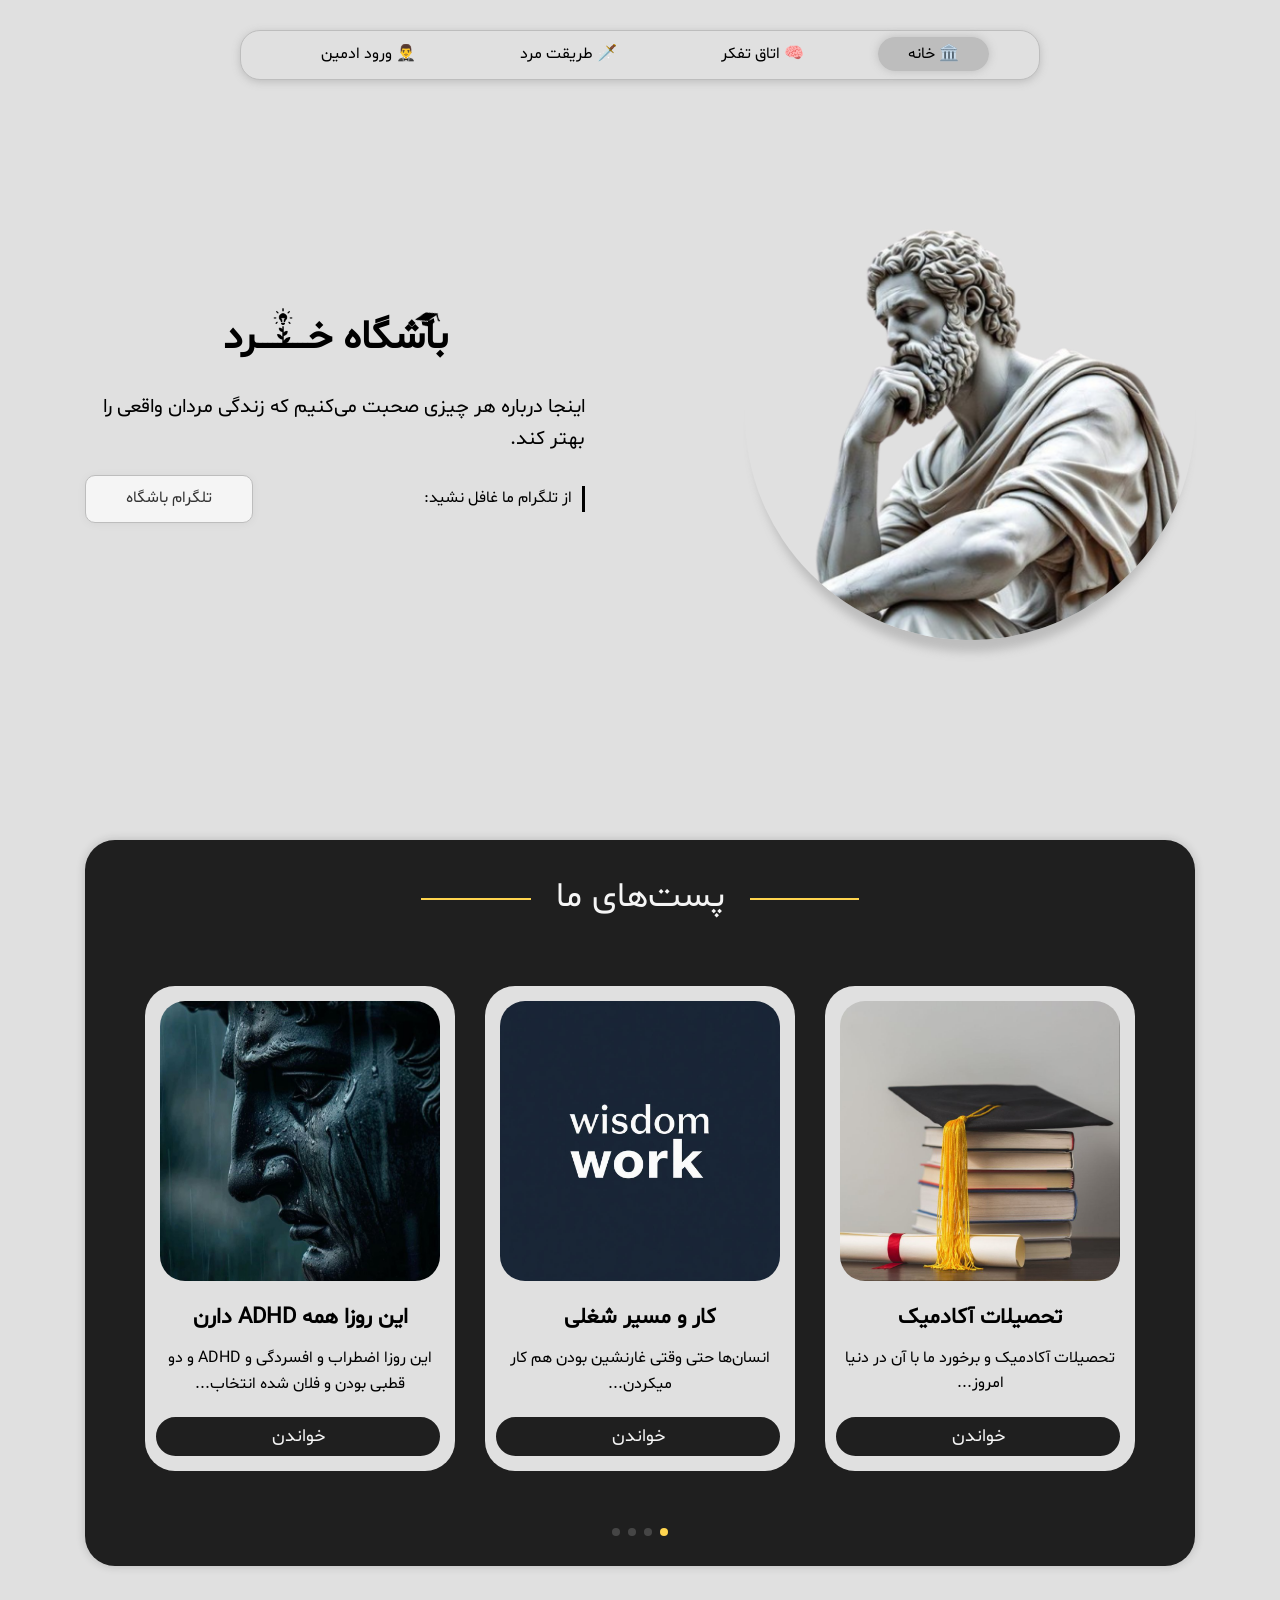
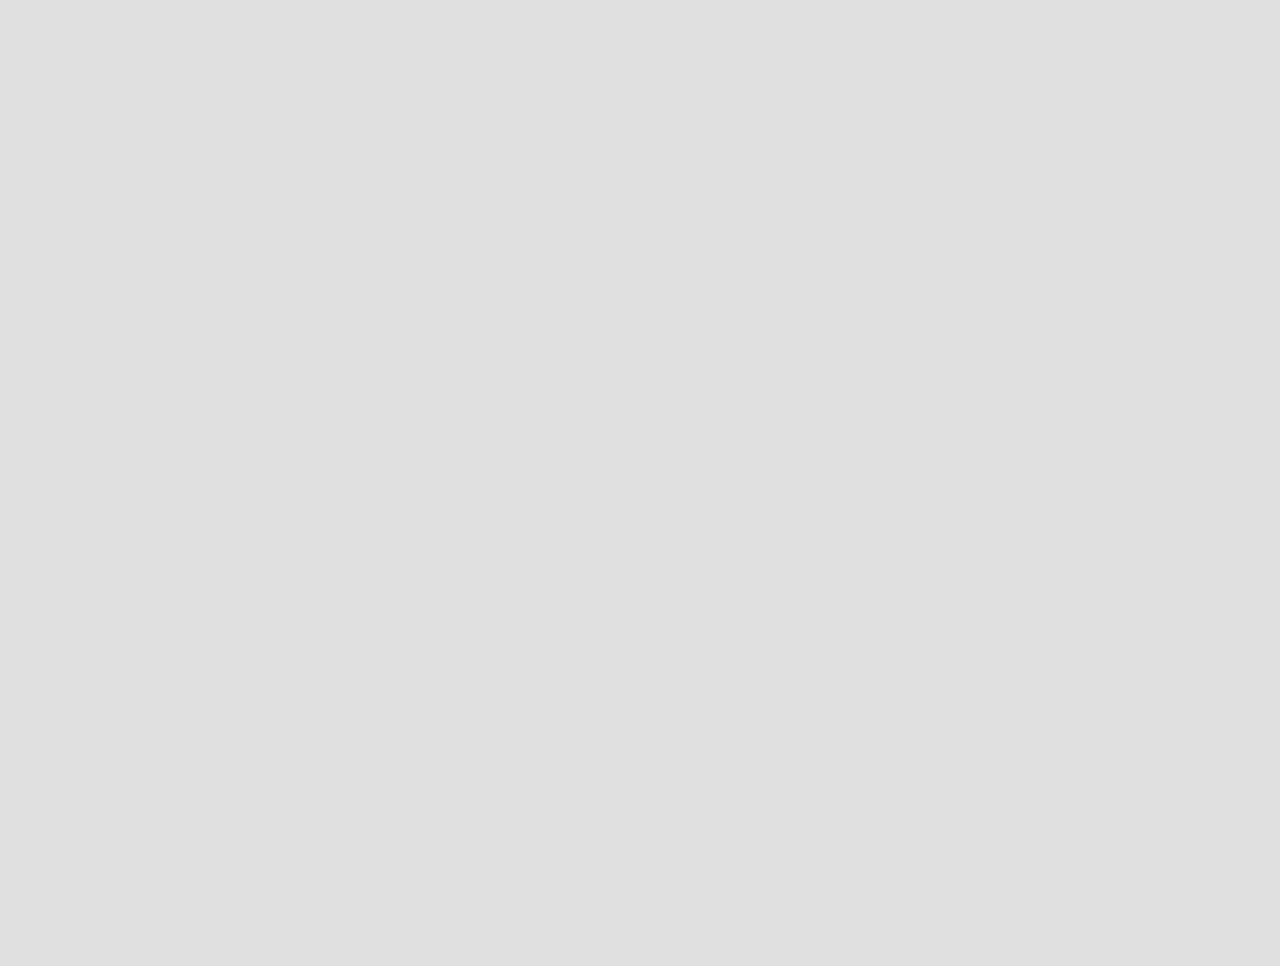
==== index.html @ b2b1f204 "first commit" ====
<html lang="fa" dir="rtl">
  <head>
    <meta charset="UTF-8" />
    <meta name="viewport" content="width=device-width, initial-scale=1.0" />
    <title>Wisdom Club | باشگاه خرد</title>
    <link rel="stylesheet" href="./main/styles/main-style.css" />
    <link rel="stylesheet" href="./main/styles/main-responsive.css" />
    <link rel="stylesheet" href="./main/styles/swiper-bundle.min.css" />
    <link rel="icon" href="/common/images/favicon-32x32.png" />
  </head>

  <body>
    <header class="header">
      <div class="container">
        <div class="nav-wrapper">
          <nav class="nav">
            <ul class="nav-menu">
              <li class="nav-menu__item">
                <a href="#" class="nav-menu__link nav-menu__link---active"
                  >🏛️ خانه</a
                >
              </li>
              <li class="nav-menu__item">
                <a href="#" class="nav-menu__link">🧠 اتاق تفکر</a>
              </li>
              <li class="nav-menu__item">
                <a href="#" class="nav-menu__link">🗡️ طریقت مرد</a>
              </li>
              <li class="nav-menu__item">
                <a href="./admin/login.html" class="nav-menu__link">🤵‍♂ ورود ادمین</a>
              </li>
            </ul>
            <div class="nav__btn">
              <span class="nav__btn-line"></span>
            </div>
          </nav>
        </div>
      </div>
    </header>

    <main>
      <section class="hero">
        <div class="container">
          <div class="hero__wrapper">
            <div class="hero__banner">
              <img
                src="./main/images/Header-image.jpg"
                alt="hero__img"
                class="hero__img"
              />
            </div>
            <div class="hero__content">
              <h1 class="hero__title">باشگاه خــــــــــرد</h1>
              <p class="hero__caption">
                اینجا درباره هر چیزی صحبت می‌کنیم که زندگی مردان واقعی را بهتر
                کند.
              </p>
              <div class="hero__tg">
                <p class="hero__tg-text">از تلگرام ما غافل نشید:</p>
                <a href="#" class="primary-btn hero__tg-btn" target="_blank">
                  تلگرام باشگاه
                </a>
              </div>
            </div>
          </div>
        </div>
      </section>

      <section class="posts">
        <div class="container">
          <div class="posts__container">
            <h2 class="posts__title">پست‌های ما</h2>
            <div class="swiper">
              <div class="swiper-wrapper">
                <div class="swiper-slide">
                  <div class="post">
                    <div class="post__banner">
                      <img src="./main/images/education.jpg" alt="تحصیلات" />
                    </div>
                    <h3 class="post__title">تحصیلات آکادمیک</h3>
                    <p class="post__decription">
                      تحصیلات آکادمیک و برخورد ما با آن در دنیا امروز...
                    </p>
                    <button class="post__btn">خواندن</button>
                  </div>
                </div>
                <div class="swiper-slide">
                  <div class="post">
                    <div class="post__banner">
                      <img src="./main/images/wisdom-work.jpg" alt="شغل" />
                    </div>
                    <h3 class="post__title">کار و مسیر شغلی</h3>
                    <p class="post__decription">
                      انسان‌ها حتی وقتی غارنشین بودن هم کار میکردن...
                    </p>
                    <button class="post__btn">خواندن</button>
                  </div>
                </div>
                <div class="swiper-slide">
                  <div class="post">
                    <div class="post__banner">
                      <img src="./main/images/ADHD.jpg" alt="ADHD" />
                    </div>
                    <h3 class="post__title">این روزا همه ADHD دارن</h3>
                    <p class="post__decription">
                      این روزا اضطراب و افسردگی و ADHD و دو قطبی بودن و فلان شده
                      انتخاب...
                    </p>
                    <button class="post__btn">خواندن</button>
                  </div>
                </div>
                <div class="swiper-slide">
                  <div class="post">
                    <div class="post__banner">
                      <img src="./main/images/war.jpg" alt="جنگ" />
                    </div>
                    <h3 class="post__title">جنگ در ذات مرده</h3>
                    <p class="post__decription">
                      همه میگن برو رشته رزمی یاد بگیر بتونی از خودت دفاع کنی
                      اما...
                    </p>
                    <button class="post__btn">خواندن</button>
                  </div>
                </div>
                <div class="swiper-slide">
                  <div class="post">
                    <div class="post__banner">
                      <img src="./main/images/discipline.jpg" alt="دیسیپلین" />
                    </div>
                    <h3 class="post__title">دیسیپلین شاه‌کلیده</h3>
                    <p class="post__decription">
                      دیسیپلین انگیزه نیست، اراده هم نیست، اینا تموم میشن اما
                      دیسیپلین...
                    </p>
                    <button class="post__btn">خواندن</button>
                  </div>
                </div>
                <div class="swiper-slide">
                  <div class="post">
                    <div class="post__banner">
                      <img src="./main/images/bitcoin.jpg" alt="بیتکوین" />
                    </div>
                    <h3 class="post__title">بیت‌کوین شده 120k</h3>
                    <p class="post__decription">
                      دوباره آدما حس میگنن جا موندن، کلی پول میارن تو ترید و
                      دوباره...
                    </p>
                    <button class="post__btn">خواندن</button>
                  </div>
                </div>
              </div>
              <div class="swiper-pagination"></div>
            </div>
          </div>
        </div>
      </section>
    </main>

    <a id="panel">
      پـــــــــــنل
      <span>ادمین</span>
    </a>

    <div id="root"></div>
    <script type="module" src="/src/main.jsx"></script>
    <script src="/main/js/main.js"></script>
    <script src="/main/js/swiper-bundle.min.js"></script>
    <script type="text/javascript">
      const swiper = new Swiper(".swiper", {
        spaceBetween: 30,
        breakpoints: {
          768: {
            slidesPerView: 2,
          },
          992: {
            slidesPerView: 3,
          },
        },
        pagination: {
          el: ".swiper-pagination",
        },
      });
    </script>
  </body>
</html>
---- main/styles/main-style.css ----
@import url(/common/styles/style.css);

/* ============
    Slider
============*/

.swiper-wrapper {
    height: 55rem !important;
}

.swiper-pagination {
    bottom: 0 !important;
}

.swiper-pagination-bullet {
    background-color: #E0E0E0 !important;
}

.swiper-pagination-bullet-active {
    background-color: #ffd54f !important;
}


/* ============
    Header
============*/

.header {
    padding: 3rem 0;
}

/* Navigation */
.nav-wrapper {
    display: flex;
    justify-content: center;
    max-width: 100%;
    height: 5rem;
}

.nav {
    position: fixed;
    display: flex;
    align-items: center;
    justify-content: center;
    z-index: 100;
    width: 100%;
}

.nav-menu {
    display: flex;
    align-items: center;
    justify-content: space-between;
    background-color: #E0E0E0;
    border: 1px solid #BDBDBD;
    border-radius: 2rem;
    height: 5rem;
    width: 80rem;
    padding: 0 5rem;
    box-shadow: 0 .2rem .8rem #BDBDBD;
}

.nav-menu__link {
    border-radius: 2rem;
    padding: .6rem 3rem;
    transition: all 250ms;
}

.nav-menu__link:hover,
.nav-menu__link---active {
    background-color: #BDBDBD;
    box-shadow: 0 0 1rem #BDBDBD;
}

.nav__btn {
    border: 1px solid #BDBDBD;
    background-color: #E0E0E0;
    border-radius: 3rem;
    height: 5rem;
    width: 5rem;
    box-shadow: 0 .2rem 1rem #BDBDBD;
    padding: 1rem;
    display: flex;
    align-items: center;
    justify-content: center;
    cursor: pointer;
    display: none;
}

.nav__btn-line {
    display: block;
    width: 100%;
    height: 2.5px;
    border-radius: 5rem;
    background-color: #000;
    position: relative;
    transition: all 100ms;
}

.nav__btn-line::before,
.nav__btn-line::after {
    content: "";
    position: absolute;
    display: block;
    width: 100%;
    height: 2.5px;
    border-radius: 5rem;
    background-color: #000;
    transition: all 250ms;
}

.nav__btn-line::before {
    top: -8px;
}

.nav__btn-line::after {
    top: 8px;
}

.nav__btn-line--close {
    background-color: transparent;
}

.nav__btn-line--close::before {
    top: 0;
    rotate: -45deg;
}

.nav__btn-line--close::after {
    top: 0;
    rotate: 45deg;
}



/* ============
    Main
============*/
main {
    margin-top: 8rem;
    margin-bottom: 100rem;
}

/* --- Hero Section --- */
.hero__wrapper {
    display: flex;
    align-items: center;
    justify-content: space-between;
    padding: 0 10rem;
}

.hero__banner {
    width: 45rem;
    border-radius: 100%;
    overflow: hidden;
    box-shadow: 0 2rem 1rem -.8rem #BDBDBD;
    transition: all 0.5s;
}

.hero__img {
    width: 100%;
}

.hero__content {
    max-width: 50rem;
    transition: all 0.5s;
}

.hero__title {
    position: relative;
    width: max-content;
    margin: 0 auto;
}

.hero__title::before {
    content: "";
    position: absolute;
    width: 2.5rem;
    height: 2.5rem;
    background: url(../images/learning.png) no-repeat center center;
    background-size: cover;
    right: 8px;
    rotate: -15deg;
}

.hero__title::after {
    content: "";
    position: absolute;
    width: 4rem;
    height: 4rem;
    background: url(../images/wisdom.png) no-repeat center center;
    background-size: cover;
    right: 14.5rem;
}

.hero__caption {
    font-size: 2rem;
    margin: 2rem 0;
}

.hero__tg {
    display: flex;
    flex-wrap: wrap;
    align-items: center;
    justify-content: space-between;
}

.hero__tg-text {
    border-right: 3px solid;
    padding-right: 1rem;
}


/* --- Posts Section --- */
.posts {
    margin-top: 20rem;
}

.posts__container {
    background-color: #1f1f1f;
    padding: 3rem 6rem;
    border-radius: 3rem;
    box-shadow: 0 0 1rem rgb(31, 31, 31, 0.2);
}

.posts__title {
    color: #f5f5f5;
    margin: 0 auto 6rem auto;
    text-align: center;
    position: relative;
    width: max-content;
    padding: 0 2.5rem;
}

.posts__title::before,
.posts__title::after {
    content: "";
    position: absolute;
    height: 2px;
    background-color: #ffd54f;
}

.posts__title::before {
    width: 50%;
    left: 100%;
    top: 50%;
}

.posts__title::after {
    width: 50%;
    top: 50%;
    right: 100%;
}

.post {
    text-align: center;
    max-width: 30rem;
    background-color: #E0E0E0;
    border-radius: 3rem;
    padding: 1.5rem;
    margin: 0 auto;
}

.post__banner {
    margin: 0 auto;
    border-radius: 2.5rem;
    overflow: hidden;
}

.post__banner img {
    width: 100%;
}

.post__title {
    margin: 2rem 0 1rem;
    font-weight: 600;
}

.post__btn {
    margin-top: 2rem;
    background-color: #1f1f1f;
    color: #f5f5f5;
    border-radius: 2rem;
    width: 100%;
    padding: .5rem 0;
    font-size: 1.8rem;
    border: 2px solid #1f1f1f;
    transition: all 0.3s;
}

.post__btn:hover {
    border: 2px solid #ffd54f;
    color: #ffd54f;
}



/* =======================
    Admin Panel Bottom    
========================*/
#panel{
    display: none;
    align-items: center;
    justify-content: center;
    width: 8rem;
    height: 8rem;
    border-radius: 100%;
    border: 3px solid #ffd54f;
    background-color: #1f1f1f;
    position: sticky;
    right: 5rem;
    bottom: 3rem;
    color: #fff;
    font-size: 2.2rem;
    z-index: 100;
    padding: 0.5rem;
    cursor: pointer;
}
#panel span{
    position: absolute;
    font-size: 1.4rem;
    top: 2.2rem;
    right: 1rem;
}

/* ===============
    Animations    
================*/

@keyframes shrinkHero768 {
    from {
        width: 35rem;
        height: 35rem;
    }

    to {
        width: 6rem;
        height: 6rem;
    }
}

@keyframes expandHero768 {
    from {
        width: 6rem;
        height: 6rem;
    }

    to {
        width: 35rem;
        height: 35rem;
    }
}

@keyframes shrinkHero576 {
    from {
        width: 30rem;
        height: 30rem;
    }

    to {
        width: 6rem;
        height: 6rem;
    }
}

@keyframes expandHero576 {
    from {
        width: 6rem;
        height: 6rem;
    }

    to {
        width: 30rem;
        height: 30rem;
    }
}

@keyframes shrinkHero450 {
    from {
        width: 25rem;
        height: 25rem;
    }

    to {
        width: 6rem;
        height: 6rem;
    }
}

@keyframes expandHero450 {
    from {
        width: 6rem;
        height: 6rem;
    }

    to {
        width: 25rem;
        height: 25rem;
    }
}
---- main/styles/main-responsive.css ----
@media (max-width:1400px) {
    .hero__wrapper {
        padding: 0;
    }
}

@media (max-width:1200px) {
    main {
        margin-top: 6rem;
    }

    .hero__banner {
        width: 35rem;
        margin-left: 8rem;
    }
}

@media (max-width:992px) {
    .hero__banner {
        margin-left: 5rem;
    }

    .hero__title {
        font-size: 3.6rem;
        margin: 0;
    }

    .hero__title::before {
        width: 2rem;
        height: 2rem;
        right: 8px;
        rotate: -15deg;
    }

    .hero__title::after {
        top: -3px;
        right: 12.5rem;
    }

    .hero__caption {
        font-size: 1.6rem;
    }

    .hero__tg-btn {
        padding: .5rem 2.5rem;
    }


    .posts__title {
        font-size: 3.2rem;
    }
}

@media (max-width:768px) {
    * {
        cursor: default;
    }


    .nav {
        justify-content: start;
        right: 10rem;
    }

    .nav-menu {
        display: block;
        position: absolute;
        top: 4rem;
        right: -.5rem;
        padding: 0;
        width: 25rem;
        height: 0;
        opacity: 0;
        transition: all 250ms;
    }

    .nav-menu--open {
        padding: 2rem 1rem;
        height: 24rem;
        opacity: 1;
        z-index: 100;
    }

    .nav-menu__item:not(:last-child) {
        margin-bottom: 2rem;
    }

    .nav-menu__link {
        display: block;
    }

    .nav__btn {
        display: flex;
        position: relative;
        right: -5rem;
    }

    main {
        margin-top: 0rem;
    }

    .hero__wrapper {
        flex-direction: column;
        text-align: center;
        padding: 0 2rem;
    }

    .hero__banner {
        margin: 0 0 2rem;
        position: fixed;
    }

    .hero__banner--compressed {
        background-color: #E0E0E0;
        top: 2rem;
        left: 5rem;
        z-index: 100;
        box-shadow: 0 .2rem 1rem #BDBDBD;
        animation: shrinkHero768 0.3s forwards;
    }

    .hero__banner--compressed-exit {
        animation: expandHero768 0.5s forwards;
    }

    .hero__content {
        margin-top: 40rem;
    }

    .hero__content--matgin-cut {
        margin-top: 2rem;
    }

    .hero__title {
        font-size: 4rem;
        margin: 0 auto;
    }

    .hero__title::before {
        right: 1rem;
    }

    .hero__title::after {
        top: 0;
        right: auto;
        left: 4rem;
    }

    .hero__caption {
        font-size: 2rem;
    }

    .hero__tg-btn {
        padding: 1rem 4rem;
    }

    .posts__title {
        font-size: 2.8rem;
    }

}

@media (max-width:576px) {
    main {
        margin-top: 0rem;
    }

    .hero__banner {
        width: 30rem;
    }

    .hero__banner--compressed {
        animation: shrinkHero576 0.3s forwards;
    }

    .hero__banner--compressed-exit {
        animation: expandHero576 0.5s forwards;
    }

    .hero__content {
        margin-top: 35rem;
    }

    .hero__content--matgin-cut {
        margin-top: 3rem;
    }

    .posts__title {
        font-size: 2.5rem;
        padding: 1rem 3rem;
    }

    .posts__title::before {
        width: 100%;
        left: 0%;
        top: 0%;
    }

    .posts__title::after {
        width: 100%;
        top: 100%;
        right: 0%;
    }

}

@media (max-width:450px) {
    .nav-menu {
        width: 22rem;
    }

    .nav-menu--open {
        padding: 2rem 0rem;
    }

    .nav__btn {
        right: -6rem;
    }

    .hero__banner {
        width: 25rem;
    }

    .hero__banner--compressed {
        animation: shrinkHero450 0.3s forwards;
        left: 3rem;
    }

    .hero__banner--compressed-exit {
        animation: expandHero450 0.5s forwards;
    }

    .hero__content {
        margin-top: 29rem;
    }

    .hero__content--matgin-cut {
        margin-top: 10rem;
    }

    .hero__title {
        font-size: 3.5rem;
    }

    .hero__title::before {
        right: .8rem;
    }

    .hero__title::after {
        top: -.5rem;
        right: auto;
        left: 3.5rem;
    }

    .hero__tg {
        flex-direction: column;
        gap: 2rem;
    }
}

@media (max-width:400px) {
    .hero__title {
        font-size: 3rem;
    }

    .hero__title::before {
        right: .7rem;
        width: 1.5rem;
        height: 1.5rem;
    }

    .hero__title::after {
        top: -.9rem;
        right: auto;
        left: 3rem;
    }

    .posts__container {
        padding: 3rem 3rem;
    }
}
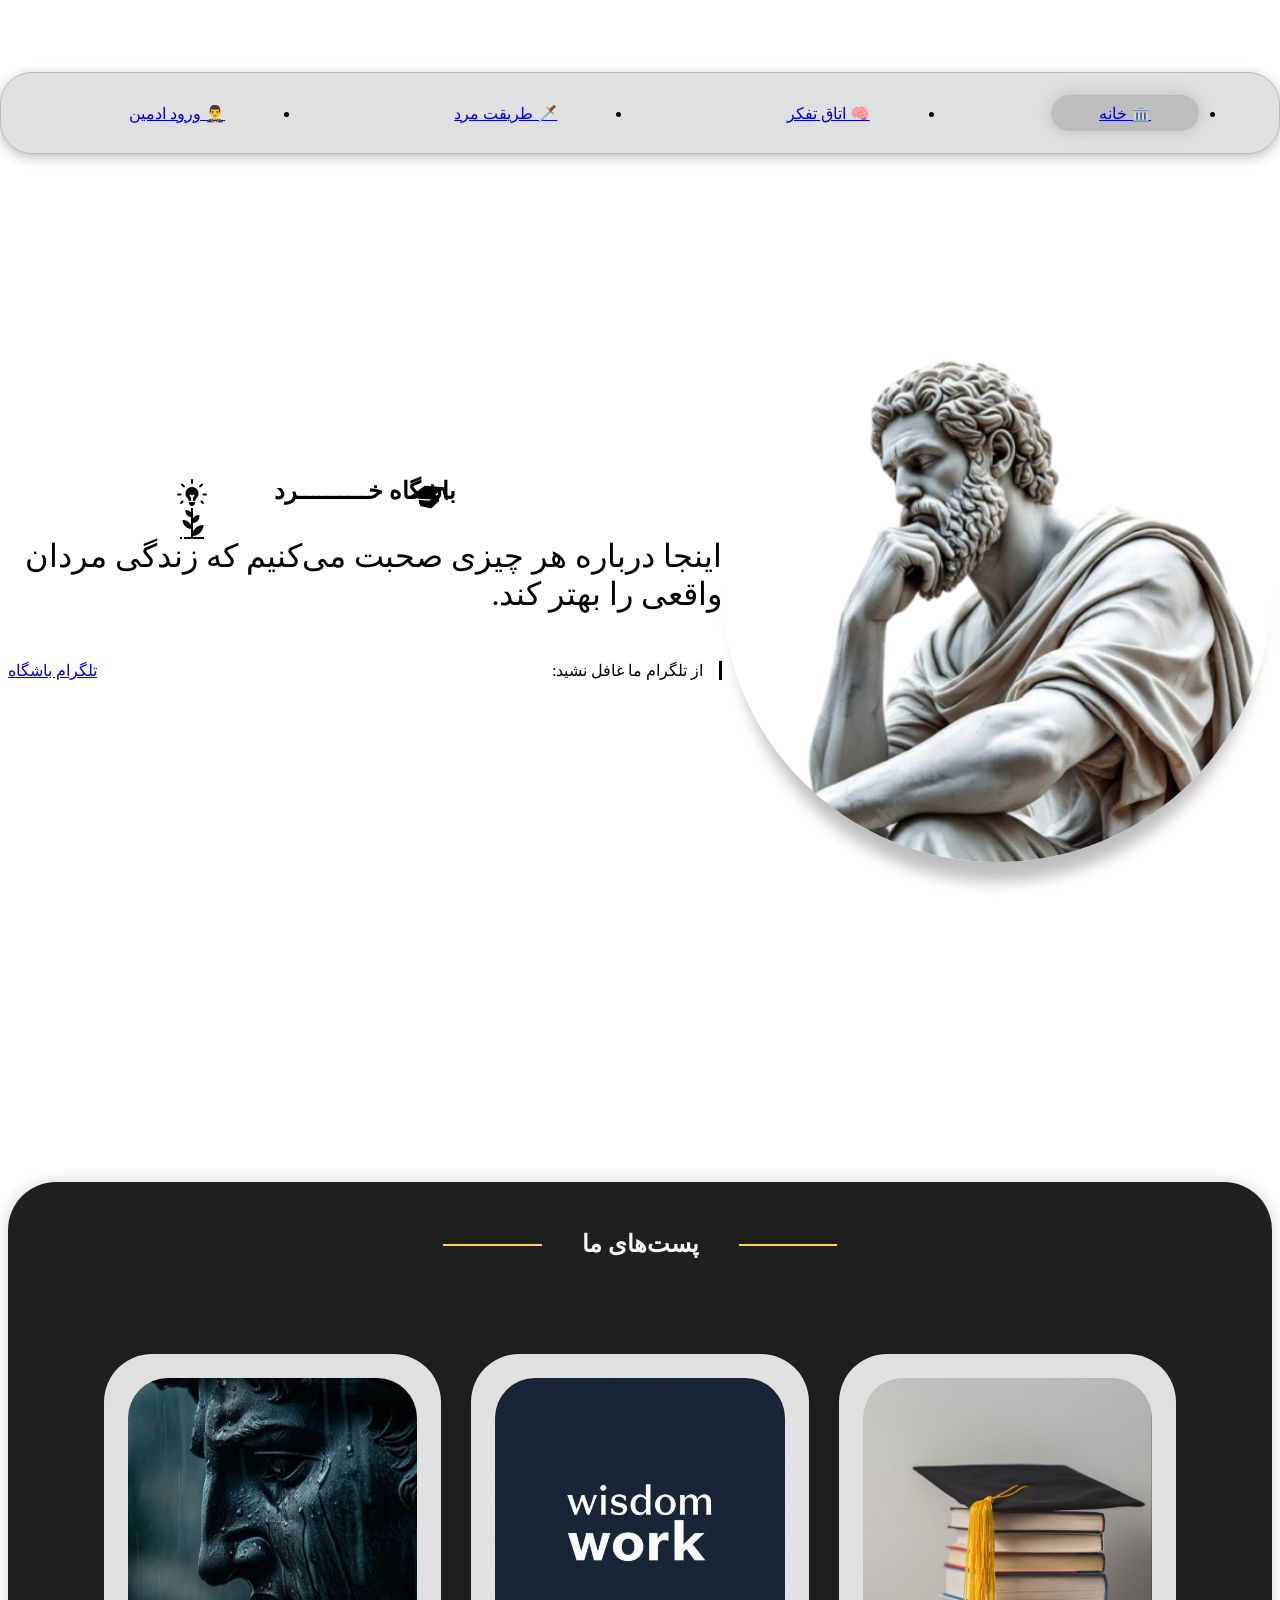
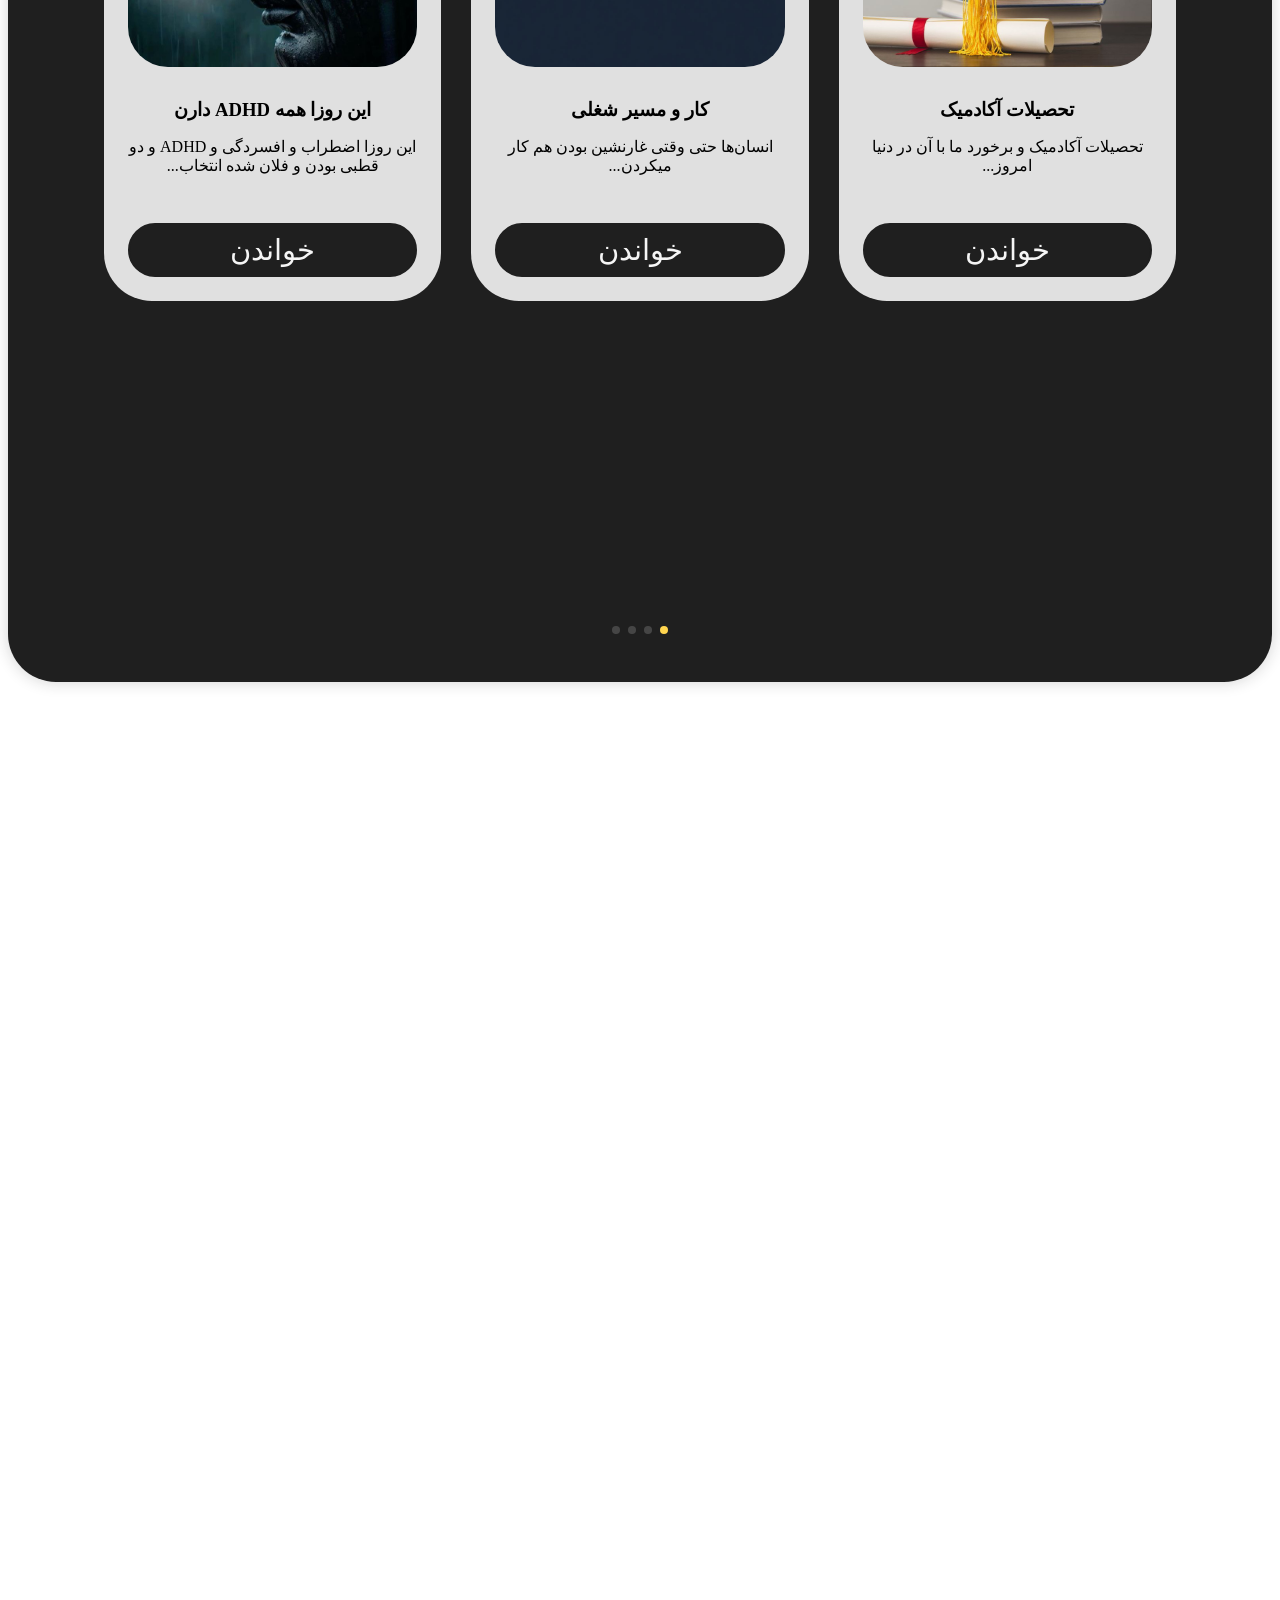
==== commit 2d1cd835: "change pathes" ====
--- a/index.html
+++ b/index.html
@@ -3,10 +3,10 @@
     <meta charset="UTF-8" />
     <meta name="viewport" content="width=device-width, initial-scale=1.0" />
     <title>Wisdom Club | باشگاه خرد</title>
-    <link rel="stylesheet" href="./main/styles/main-style.css" />
-    <link rel="stylesheet" href="./main/styles/main-responsive.css" />
-    <link rel="stylesheet" href="./main/styles/swiper-bundle.min.css" />
-    <link rel="icon" href="/common/images/favicon-32x32.png" />
+    <link rel="stylesheet" href="./styles/main-style.css" />
+    <link rel="stylesheet" href="./styles/main-responsive.css" />
+    <link rel="stylesheet" href="./styles/swiper-bundle.min.css" />
+    <link rel="icon" href="./common/images/favicon-32x32.png" />
   </head>
 
   <body>
@@ -44,7 +44,7 @@
           <div class="hero__wrapper">
             <div class="hero__banner">
               <img
-                src="./main/images/Header-image.jpg"
+                src="./images/Header-image.jpg"
                 alt="hero__img"
                 class="hero__img"
               />
@@ -57,7 +57,7 @@
               </p>
               <div class="hero__tg">
                 <p class="hero__tg-text">از تلگرام ما غافل نشید:</p>
-                <a href="#" class="primary-btn hero__tg-btn" target="_blank">
+                <a href="https://t.me/Webeato" class="primary-btn hero__tg-btn" target="_blank">
                   تلگرام باشگاه
                 </a>
               </div>
@@ -75,7 +75,7 @@
                 <div class="swiper-slide">
                   <div class="post">
                     <div class="post__banner">
-                      <img src="./main/images/education.jpg" alt="تحصیلات" />
+                      <img src="./images/education.jpg" alt="تحصیلات" />
                     </div>
                     <h3 class="post__title">تحصیلات آکادمیک</h3>
                     <p class="post__decription">
@@ -87,7 +87,7 @@
                 <div class="swiper-slide">
                   <div class="post">
                     <div class="post__banner">
-                      <img src="./main/images/wisdom-work.jpg" alt="شغل" />
+                      <img src="./images/wisdom-work.jpg" alt="شغل" />
                     </div>
                     <h3 class="post__title">کار و مسیر شغلی</h3>
                     <p class="post__decription">
@@ -99,7 +99,7 @@
                 <div class="swiper-slide">
                   <div class="post">
                     <div class="post__banner">
-                      <img src="./main/images/ADHD.jpg" alt="ADHD" />
+                      <img src="./images/ADHD.jpg" alt="ADHD" />
                     </div>
                     <h3 class="post__title">این روزا همه ADHD دارن</h3>
                     <p class="post__decription">
@@ -112,7 +112,7 @@
                 <div class="swiper-slide">
                   <div class="post">
                     <div class="post__banner">
-                      <img src="./main/images/war.jpg" alt="جنگ" />
+                      <img src="./images/war.jpg" alt="جنگ" />
                     </div>
                     <h3 class="post__title">جنگ در ذات مرده</h3>
                     <p class="post__decription">
@@ -125,7 +125,7 @@
                 <div class="swiper-slide">
                   <div class="post">
                     <div class="post__banner">
-                      <img src="./main/images/discipline.jpg" alt="دیسیپلین" />
+                      <img src="./images/discipline.jpg" alt="دیسیپلین" />
                     </div>
                     <h3 class="post__title">دیسیپلین شاه‌کلیده</h3>
                     <p class="post__decription">
@@ -138,7 +138,7 @@
                 <div class="swiper-slide">
                   <div class="post">
                     <div class="post__banner">
-                      <img src="./main/images/bitcoin.jpg" alt="بیتکوین" />
+                      <img src="./images/bitcoin.jpg" alt="بیتکوین" />
                     </div>
                     <h3 class="post__title">بیت‌کوین شده 120k</h3>
                     <p class="post__decription">
@@ -161,10 +161,8 @@
       <span>ادمین</span>
     </a>
 
-    <div id="root"></div>
-    <script type="module" src="/src/main.jsx"></script>
-    <script src="/main/js/main.js"></script>
-    <script src="/main/js/swiper-bundle.min.js"></script>
+    <script src="./js/main.js"></script>
+    <script src="./js/swiper-bundle.min.js"></script>
     <script type="text/javascript">
       const swiper = new Swiper(".swiper", {
         spaceBetween: 30,
--- a/styles/main-style.css
+++ b/styles/main-style.css
@@ -0,0 +1,399 @@
+@import url(./common/styles/style.css);
+
+/* ============
+    Slider
+============*/
+
+.swiper-wrapper {
+    height: 55rem !important;
+}
+
+.swiper-pagination {
+    bottom: 0 !important;
+}
+
+.swiper-pagination-bullet {
+    background-color: #E0E0E0 !important;
+}
+
+.swiper-pagination-bullet-active {
+    background-color: #ffd54f !important;
+}
+
+
+/* ============
+    Header
+============*/
+
+.header {
+    padding: 3rem 0;
+}
+
+/* Navigation */
+.nav-wrapper {
+    display: flex;
+    justify-content: center;
+    max-width: 100%;
+    height: 5rem;
+}
+
+.nav {
+    position: fixed;
+    display: flex;
+    align-items: center;
+    justify-content: center;
+    z-index: 100;
+    width: 100%;
+}
+
+.nav-menu {
+    display: flex;
+    align-items: center;
+    justify-content: space-between;
+    background-color: #E0E0E0;
+    border: 1px solid #BDBDBD;
+    border-radius: 2rem;
+    height: 5rem;
+    width: 80rem;
+    padding: 0 5rem;
+    box-shadow: 0 .2rem .8rem #BDBDBD;
+}
+
+.nav-menu__link {
+    border-radius: 2rem;
+    padding: .6rem 3rem;
+    transition: all 250ms;
+}
+
+.nav-menu__link:hover,
+.nav-menu__link---active {
+    background-color: #BDBDBD;
+    box-shadow: 0 0 1rem #BDBDBD;
+}
+
+.nav__btn {
+    border: 1px solid #BDBDBD;
+    background-color: #E0E0E0;
+    border-radius: 3rem;
+    height: 5rem;
+    width: 5rem;
+    box-shadow: 0 .2rem 1rem #BDBDBD;
+    padding: 1rem;
+    display: flex;
+    align-items: center;
+    justify-content: center;
+    cursor: pointer;
+    display: none;
+}
+
+.nav__btn-line {
+    display: block;
+    width: 100%;
+    height: 2.5px;
+    border-radius: 5rem;
+    background-color: #000;
+    position: relative;
+    transition: all 100ms;
+}
+
+.nav__btn-line::before,
+.nav__btn-line::after {
+    content: "";
+    position: absolute;
+    display: block;
+    width: 100%;
+    height: 2.5px;
+    border-radius: 5rem;
+    background-color: #000;
+    transition: all 250ms;
+}
+
+.nav__btn-line::before {
+    top: -8px;
+}
+
+.nav__btn-line::after {
+    top: 8px;
+}
+
+.nav__btn-line--close {
+    background-color: transparent;
+}
+
+.nav__btn-line--close::before {
+    top: 0;
+    rotate: -45deg;
+}
+
+.nav__btn-line--close::after {
+    top: 0;
+    rotate: 45deg;
+}
+
+
+
+/* ============
+    Main
+============*/
+main {
+    margin-top: 8rem;
+    margin-bottom: 100rem;
+}
+
+/* --- Hero Section --- */
+.hero__wrapper {
+    display: flex;
+    align-items: center;
+    justify-content: space-between;
+    padding: 0 10rem;
+}
+
+.hero__banner {
+    width: 45rem;
+    border-radius: 100%;
+    overflow: hidden;
+    box-shadow: 0 2rem 1rem -.8rem #BDBDBD;
+    transition: all 0.5s;
+}
+
+.hero__img {
+    width: 100%;
+}
+
+.hero__content {
+    max-width: 50rem;
+    transition: all 0.5s;
+}
+
+.hero__title {
+    position: relative;
+    width: max-content;
+    margin: 0 auto;
+}
+
+.hero__title::before {
+    content: "";
+    position: absolute;
+    width: 2.5rem;
+    height: 2.5rem;
+    background: url(../images/learning.png) no-repeat center center;
+    background-size: cover;
+    right: 8px;
+    rotate: -15deg;
+}
+
+.hero__title::after {
+    content: "";
+    position: absolute;
+    width: 4rem;
+    height: 4rem;
+    background: url(../images/wisdom.png) no-repeat center center;
+    background-size: cover;
+    right: 14.5rem;
+}
+
+.hero__caption {
+    font-size: 2rem;
+    margin: 2rem 0;
+}
+
+.hero__tg {
+    display: flex;
+    flex-wrap: wrap;
+    align-items: center;
+    justify-content: space-between;
+}
+
+.hero__tg-text {
+    border-right: 3px solid;
+    padding-right: 1rem;
+}
+
+
+/* --- Posts Section --- */
+.posts {
+    margin-top: 20rem;
+}
+
+.posts__container {
+    background-color: #1f1f1f;
+    padding: 3rem 6rem;
+    border-radius: 3rem;
+    box-shadow: 0 0 1rem rgb(31, 31, 31, 0.2);
+}
+
+.posts__title {
+    color: #f5f5f5;
+    margin: 0 auto 6rem auto;
+    text-align: center;
+    position: relative;
+    width: max-content;
+    padding: 0 2.5rem;
+}
+
+.posts__title::before,
+.posts__title::after {
+    content: "";
+    position: absolute;
+    height: 2px;
+    background-color: #ffd54f;
+}
+
+.posts__title::before {
+    width: 50%;
+    left: 100%;
+    top: 50%;
+}
+
+.posts__title::after {
+    width: 50%;
+    top: 50%;
+    right: 100%;
+}
+
+.post {
+    text-align: center;
+    max-width: 30rem;
+    background-color: #E0E0E0;
+    border-radius: 3rem;
+    padding: 1.5rem;
+    margin: 0 auto;
+}
+
+.post__banner {
+    margin: 0 auto;
+    border-radius: 2.5rem;
+    overflow: hidden;
+}
+
+.post__banner img {
+    width: 100%;
+}
+
+.post__title {
+    margin: 2rem 0 1rem;
+    font-weight: 600;
+}
+
+.post__btn {
+    margin-top: 2rem;
+    background-color: #1f1f1f;
+    color: #f5f5f5;
+    border-radius: 2rem;
+    width: 100%;
+    padding: .5rem 0;
+    font-size: 1.8rem;
+    border: 2px solid #1f1f1f;
+    transition: all 0.3s;
+}
+
+.post__btn:hover {
+    border: 2px solid #ffd54f;
+    color: #ffd54f;
+}
+
+
+
+/* =======================
+    Admin Panel Bottom    
+========================*/
+#panel{
+    display: none;
+    align-items: center;
+    justify-content: center;
+    width: 8rem;
+    height: 8rem;
+    border-radius: 100%;
+    border: 3px solid #ffd54f;
+    background-color: #1f1f1f;
+    position: sticky;
+    right: 5rem;
+    bottom: 3rem;
+    color: #fff;
+    font-size: 2.2rem;
+    z-index: 100;
+    padding: 0.5rem;
+    cursor: pointer;
+}
+#panel span{
+    position: absolute;
+    font-size: 1.4rem;
+    top: 2.2rem;
+    right: 1rem;
+}
+
+/* ===============
+    Animations    
+================*/
+
+@keyframes shrinkHero768 {
+    from {
+        width: 35rem;
+        height: 35rem;
+    }
+
+    to {
+        width: 6rem;
+        height: 6rem;
+    }
+}
+
+@keyframes expandHero768 {
+    from {
+        width: 6rem;
+        height: 6rem;
+    }
+
+    to {
+        width: 35rem;
+        height: 35rem;
+    }
+}
+
+@keyframes shrinkHero576 {
+    from {
+        width: 30rem;
+        height: 30rem;
+    }
+
+    to {
+        width: 6rem;
+        height: 6rem;
+    }
+}
+
+@keyframes expandHero576 {
+    from {
+        width: 6rem;
+        height: 6rem;
+    }
+
+    to {
+        width: 30rem;
+        height: 30rem;
+    }
+}
+
+@keyframes shrinkHero450 {
+    from {
+        width: 25rem;
+        height: 25rem;
+    }
+
+    to {
+        width: 6rem;
+        height: 6rem;
+    }
+}
+
+@keyframes expandHero450 {
+    from {
+        width: 6rem;
+        height: 6rem;
+    }
+
+    to {
+        width: 25rem;
+        height: 25rem;
+    }
+}
--- a/styles/main-responsive.css
+++ b/styles/main-responsive.css
@@ -0,0 +1,281 @@
+@media (max-width:1400px) {
+    .hero__wrapper {
+        padding: 0;
+    }
+}
+
+@media (max-width:1200px) {
+    main {
+        margin-top: 6rem;
+    }
+
+    .hero__banner {
+        width: 35rem;
+        margin-left: 8rem;
+    }
+}
+
+@media (max-width:992px) {
+    .hero__banner {
+        margin-left: 5rem;
+    }
+
+    .hero__title {
+        font-size: 3.6rem;
+        margin: 0;
+    }
+
+    .hero__title::before {
+        width: 2rem;
+        height: 2rem;
+        right: 8px;
+        rotate: -15deg;
+    }
+
+    .hero__title::after {
+        top: -3px;
+        right: 12.5rem;
+    }
+
+    .hero__caption {
+        font-size: 1.6rem;
+    }
+
+    .hero__tg-btn {
+        padding: .5rem 2.5rem;
+    }
+
+
+    .posts__title {
+        font-size: 3.2rem;
+    }
+}
+
+@media (max-width:768px) {
+    * {
+        cursor: default;
+    }
+
+
+    .nav {
+        justify-content: start;
+        right: 10rem;
+    }
+
+    .nav-menu {
+        display: block;
+        position: absolute;
+        top: 4rem;
+        right: -.5rem;
+        padding: 0;
+        width: 25rem;
+        height: 0;
+        opacity: 0;
+        transition: all 250ms;
+    }
+
+    .nav-menu--open {
+        padding: 2rem 1rem;
+        height: 24rem;
+        opacity: 1;
+        z-index: 100;
+    }
+
+    .nav-menu__item:not(:last-child) {
+        margin-bottom: 2rem;
+    }
+
+    .nav-menu__link {
+        display: block;
+    }
+
+    .nav__btn {
+        display: flex;
+        position: relative;
+        right: -5rem;
+    }
+
+    main {
+        margin-top: 0rem;
+    }
+
+    .hero__wrapper {
+        flex-direction: column;
+        text-align: center;
+        padding: 0 2rem;
+    }
+
+    .hero__banner {
+        margin: 0 0 2rem;
+        position: fixed;
+    }
+
+    .hero__banner--compressed {
+        background-color: #E0E0E0;
+        top: 2rem;
+        left: 5rem;
+        z-index: 100;
+        box-shadow: 0 .2rem 1rem #BDBDBD;
+        animation: shrinkHero768 0.3s forwards;
+    }
+
+    .hero__banner--compressed-exit {
+        animation: expandHero768 0.5s forwards;
+    }
+
+    .hero__content {
+        margin-top: 40rem;
+    }
+
+    .hero__content--matgin-cut {
+        margin-top: 2rem;
+    }
+
+    .hero__title {
+        font-size: 4rem;
+        margin: 0 auto;
+    }
+
+    .hero__title::before {
+        right: 1rem;
+    }
+
+    .hero__title::after {
+        top: 0;
+        right: auto;
+        left: 4rem;
+    }
+
+    .hero__caption {
+        font-size: 2rem;
+    }
+
+    .hero__tg-btn {
+        padding: 1rem 4rem;
+    }
+
+    .posts__title {
+        font-size: 2.8rem;
+    }
+
+}
+
+@media (max-width:576px) {
+    main {
+        margin-top: 0rem;
+    }
+
+    .hero__banner {
+        width: 30rem;
+    }
+
+    .hero__banner--compressed {
+        animation: shrinkHero576 0.3s forwards;
+    }
+
+    .hero__banner--compressed-exit {
+        animation: expandHero576 0.5s forwards;
+    }
+
+    .hero__content {
+        margin-top: 35rem;
+    }
+
+    .hero__content--matgin-cut {
+        margin-top: 3rem;
+    }
+
+    .posts__title {
+        font-size: 2.5rem;
+        padding: 1rem 3rem;
+    }
+
+    .posts__title::before {
+        width: 100%;
+        left: 0%;
+        top: 0%;
+    }
+
+    .posts__title::after {
+        width: 100%;
+        top: 100%;
+        right: 0%;
+    }
+
+}
+
+@media (max-width:450px) {
+    .nav-menu {
+        width: 22rem;
+    }
+
+    .nav-menu--open {
+        padding: 2rem 0rem;
+    }
+
+    .nav__btn {
+        right: -6rem;
+    }
+
+    .hero__banner {
+        width: 25rem;
+    }
+
+    .hero__banner--compressed {
+        animation: shrinkHero450 0.3s forwards;
+        left: 3rem;
+    }
+
+    .hero__banner--compressed-exit {
+        animation: expandHero450 0.5s forwards;
+    }
+
+    .hero__content {
+        margin-top: 29rem;
+    }
+
+    .hero__content--matgin-cut {
+        margin-top: 10rem;
+    }
+
+    .hero__title {
+        font-size: 3.5rem;
+    }
+
+    .hero__title::before {
+        right: .8rem;
+    }
+
+    .hero__title::after {
+        top: -.5rem;
+        right: auto;
+        left: 3.5rem;
+    }
+
+    .hero__tg {
+        flex-direction: column;
+        gap: 2rem;
+    }
+}
+
+@media (max-width:400px) {
+    .hero__title {
+        font-size: 3rem;
+    }
+
+    .hero__title::before {
+        right: .7rem;
+        width: 1.5rem;
+        height: 1.5rem;
+    }
+
+    .hero__title::after {
+        top: -.9rem;
+        right: auto;
+        left: 3rem;
+    }
+
+    .posts__container {
+        padding: 3rem 3rem;
+    }
+}
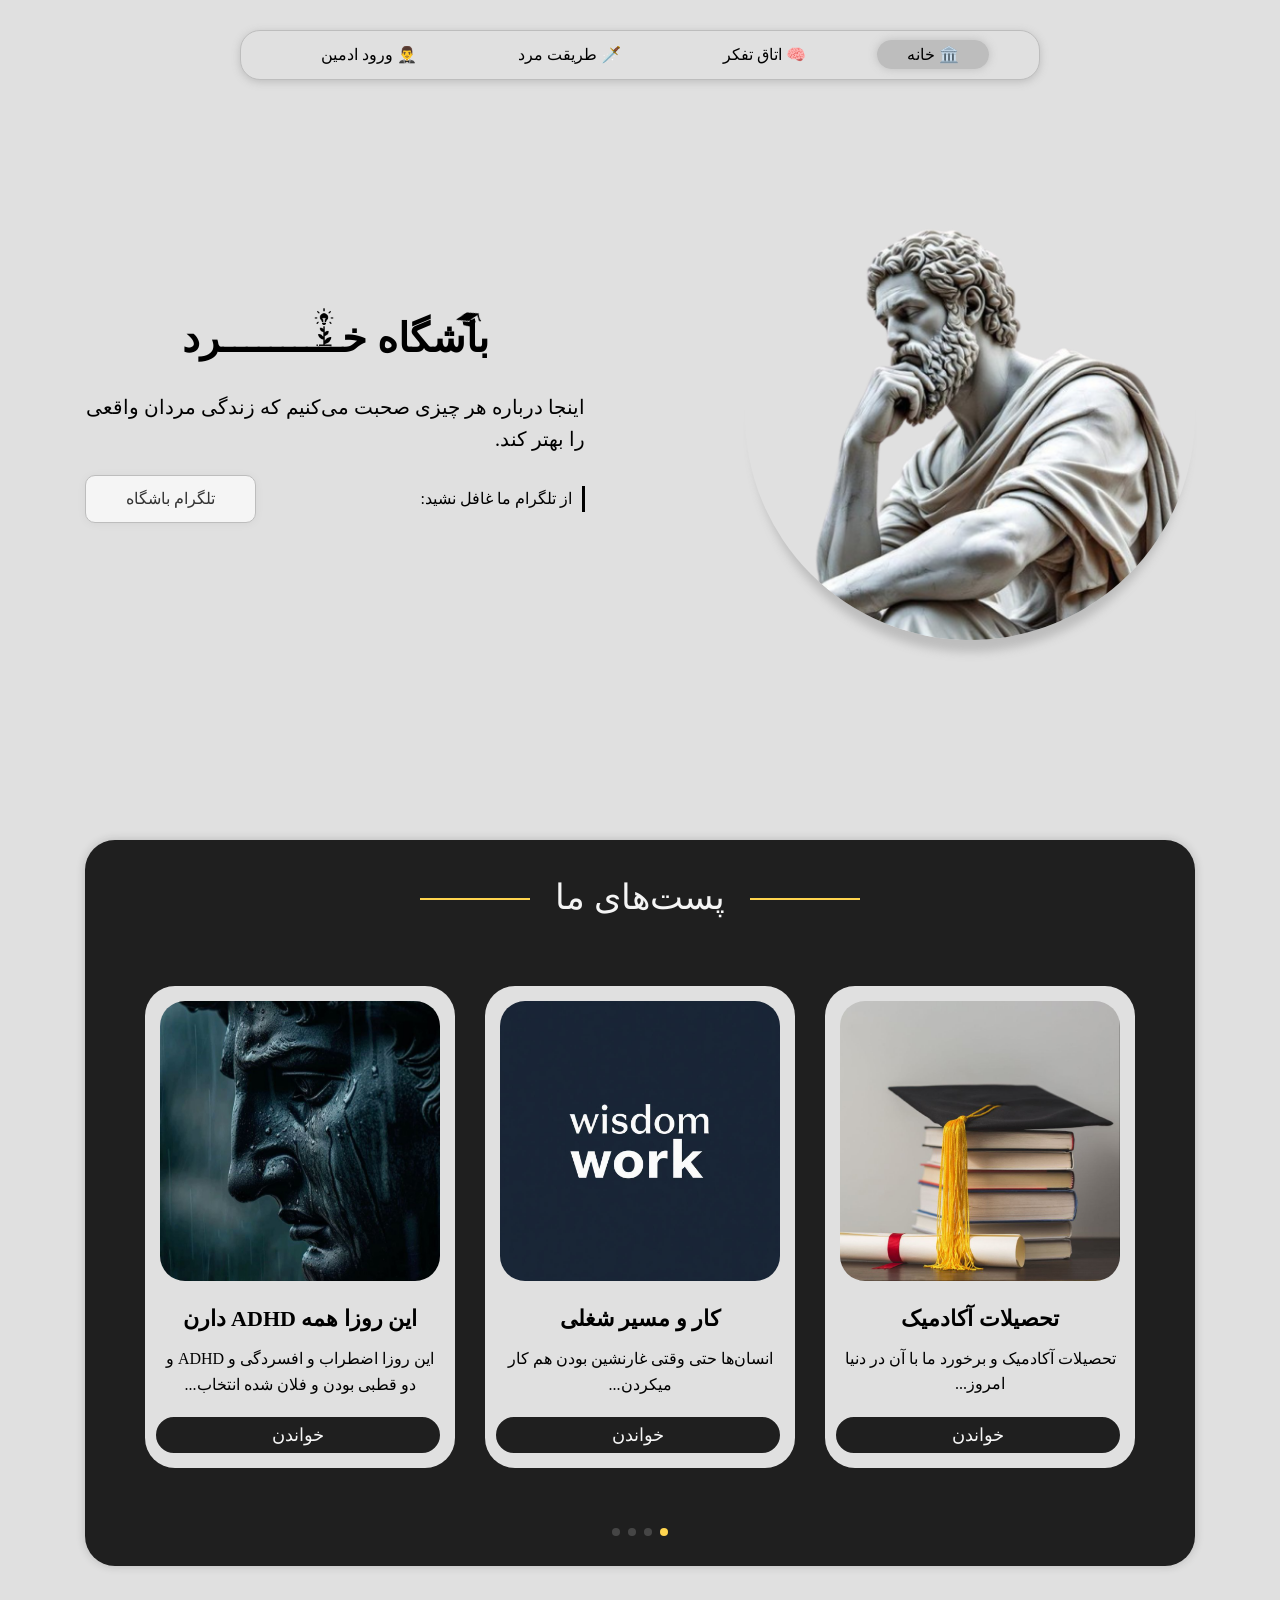
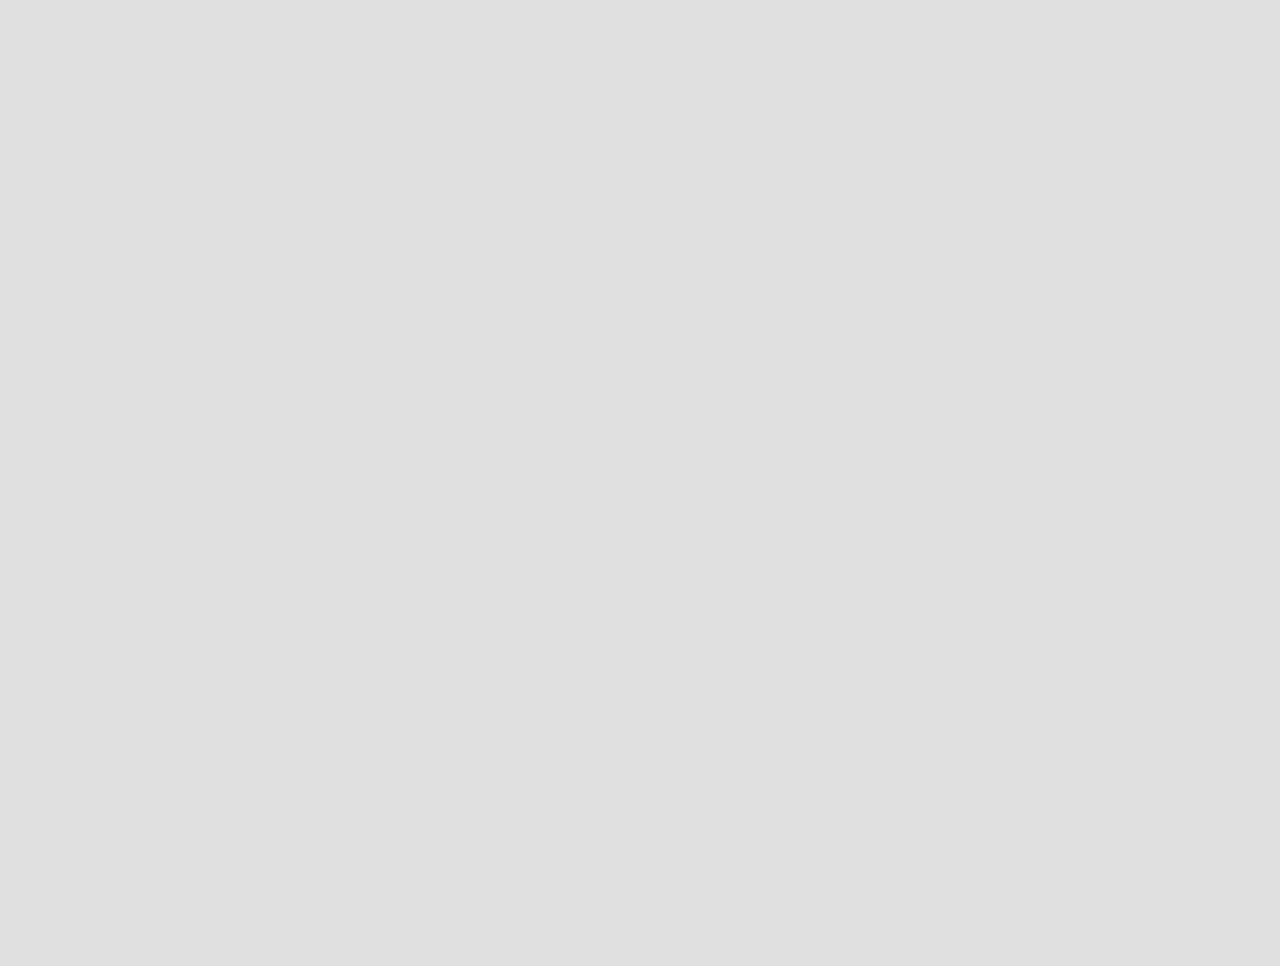
==== commit 85021faf: "change pathes" ====
--- a/index.html
+++ b/index.html
@@ -6,7 +6,7 @@
     <link rel="stylesheet" href="./styles/main-style.css" />
     <link rel="stylesheet" href="./styles/main-responsive.css" />
     <link rel="stylesheet" href="./styles/swiper-bundle.min.css" />
-    <link rel="icon" href="./common/images/favicon-32x32.png" />
+    <link rel="icon" href="./images/favicon-32x32.png" />
   </head>
 
   <body>
@@ -27,7 +27,7 @@
                 <a href="#" class="nav-menu__link">🗡️ طریقت مرد</a>
               </li>
               <li class="nav-menu__item">
-                <a href="./admin/login.html" class="nav-menu__link">🤵‍♂ ورود ادمین</a>
+                <a href="./login.html" class="nav-menu__link">🤵‍♂ ورود ادمین</a>
               </li>
             </ul>
             <div class="nav__btn">
--- a/styles/main-style.css
+++ b/styles/main-style.css
@@ -1,4 +1,4 @@
-@import url(./common/styles/style.css);
+@import url(./style.css);
 
 /* ============
     Slider
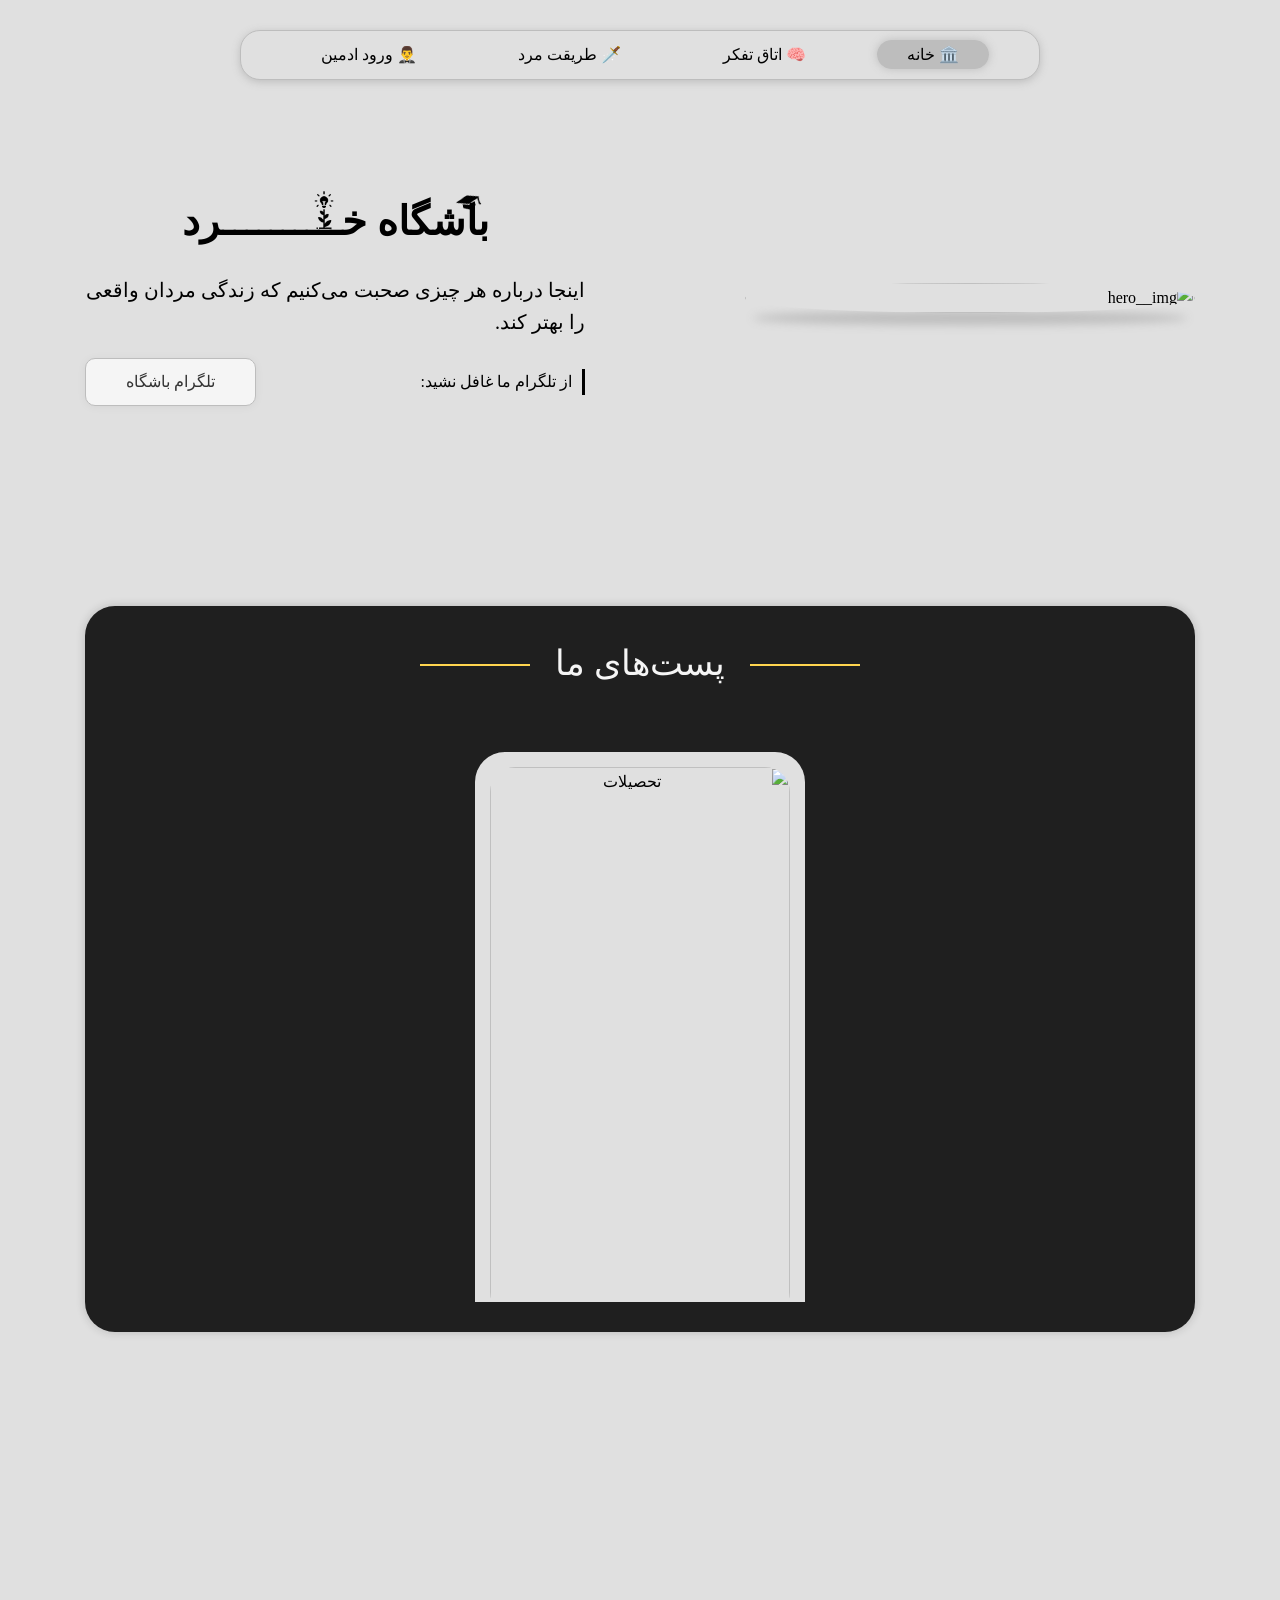
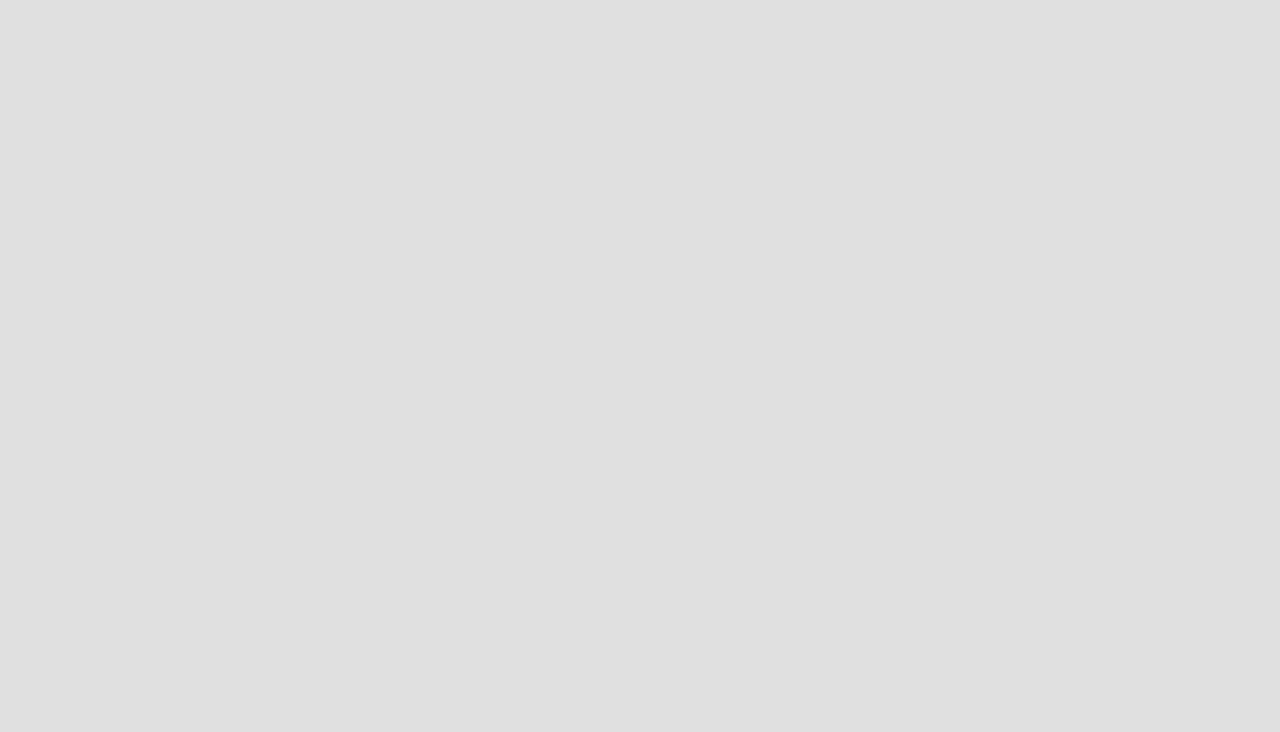
==== commit 020336f8: "update path" ====
--- a/index.html
+++ b/index.html
@@ -3,10 +3,11 @@
     <meta charset="UTF-8" />
     <meta name="viewport" content="width=device-width, initial-scale=1.0" />
     <title>Wisdom Club | باشگاه خرد</title>
-    <link rel="stylesheet" href="./styles/main-style.css" />
-    <link rel="stylesheet" href="./styles/main-responsive.css" />
-    <link rel="stylesheet" href="./styles/swiper-bundle.min.css" />
-    <link rel="icon" href="./images/favicon-32x32.png" />
+    <link rel="stylesheet" href="styles/main-style.css" />
+    <link rel="stylesheet" href="styles/main-responsive.css" />
+    <link rel="stylesheet" href="styles/swiper-bundle.min.css" />
+    <link rel="icon" href="images/favicon-32x32.png" />
+    <base href="/Wisdom-Club/" />
   </head>
 
   <body>
@@ -27,7 +28,7 @@
                 <a href="#" class="nav-menu__link">🗡️ طریقت مرد</a>
               </li>
               <li class="nav-menu__item">
-                <a href="./login.html" class="nav-menu__link">🤵‍♂ ورود ادمین</a>
+                <a href="login.html" class="nav-menu__link">🤵‍♂ ورود ادمین</a>
               </li>
             </ul>
             <div class="nav__btn">
@@ -44,7 +45,7 @@
           <div class="hero__wrapper">
             <div class="hero__banner">
               <img
-                src="./images/Header-image.jpg"
+                src="images/Header-image.jpg"
                 alt="hero__img"
                 class="hero__img"
               />
@@ -57,7 +58,11 @@
               </p>
               <div class="hero__tg">
                 <p class="hero__tg-text">از تلگرام ما غافل نشید:</p>
-                <a href="https://t.me/Webeato" class="primary-btn hero__tg-btn" target="_blank">
+                <a
+                  href="https://t.me/Webeato"
+                  class="primary-btn hero__tg-btn"
+                  target="_blank"
+                >
                   تلگرام باشگاه
                 </a>
               </div>
@@ -75,7 +80,7 @@
                 <div class="swiper-slide">
                   <div class="post">
                     <div class="post__banner">
-                      <img src="./images/education.jpg" alt="تحصیلات" />
+                      <img src="images/education.jpg" alt="تحصیلات" />
                     </div>
                     <h3 class="post__title">تحصیلات آکادمیک</h3>
                     <p class="post__decription">
@@ -87,7 +92,7 @@
                 <div class="swiper-slide">
                   <div class="post">
                     <div class="post__banner">
-                      <img src="./images/wisdom-work.jpg" alt="شغل" />
+                      <img src="images/wisdom-work.jpg" alt="شغل" />
                     </div>
                     <h3 class="post__title">کار و مسیر شغلی</h3>
                     <p class="post__decription">
@@ -99,7 +104,7 @@
                 <div class="swiper-slide">
                   <div class="post">
                     <div class="post__banner">
-                      <img src="./images/ADHD.jpg" alt="ADHD" />
+                      <img src="images/ADHD.jpg" alt="ADHD" />
                     </div>
                     <h3 class="post__title">این روزا همه ADHD دارن</h3>
                     <p class="post__decription">
@@ -112,7 +117,7 @@
                 <div class="swiper-slide">
                   <div class="post">
                     <div class="post__banner">
-                      <img src="./images/war.jpg" alt="جنگ" />
+                      <img src="images/war.jpg" alt="جنگ" />
                     </div>
                     <h3 class="post__title">جنگ در ذات مرده</h3>
                     <p class="post__decription">
@@ -125,7 +130,7 @@
                 <div class="swiper-slide">
                   <div class="post">
                     <div class="post__banner">
-                      <img src="./images/discipline.jpg" alt="دیسیپلین" />
+                      <img src="images/discipline.jpg" alt="دیسیپلین" />
                     </div>
                     <h3 class="post__title">دیسیپلین شاه‌کلیده</h3>
                     <p class="post__decription">
@@ -138,7 +143,7 @@
                 <div class="swiper-slide">
                   <div class="post">
                     <div class="post__banner">
-                      <img src="./images/bitcoin.jpg" alt="بیتکوین" />
+                      <img src="images/bitcoin.jpg" alt="بیتکوین" />
                     </div>
                     <h3 class="post__title">بیت‌کوین شده 120k</h3>
                     <p class="post__decription">
@@ -157,12 +162,12 @@
     </main>
 
     <a id="panel">
-      پـــــــــــنل
+      پــــــنل
       <span>ادمین</span>
     </a>
 
-    <script src="./js/main.js"></script>
-    <script src="./js/swiper-bundle.min.js"></script>
+    <script src="js/main.js"></script>
+    <script src="js/swiper-bundle.min.js"></script>
     <script type="text/javascript">
       const swiper = new Swiper(".swiper", {
         spaceBetween: 30,
